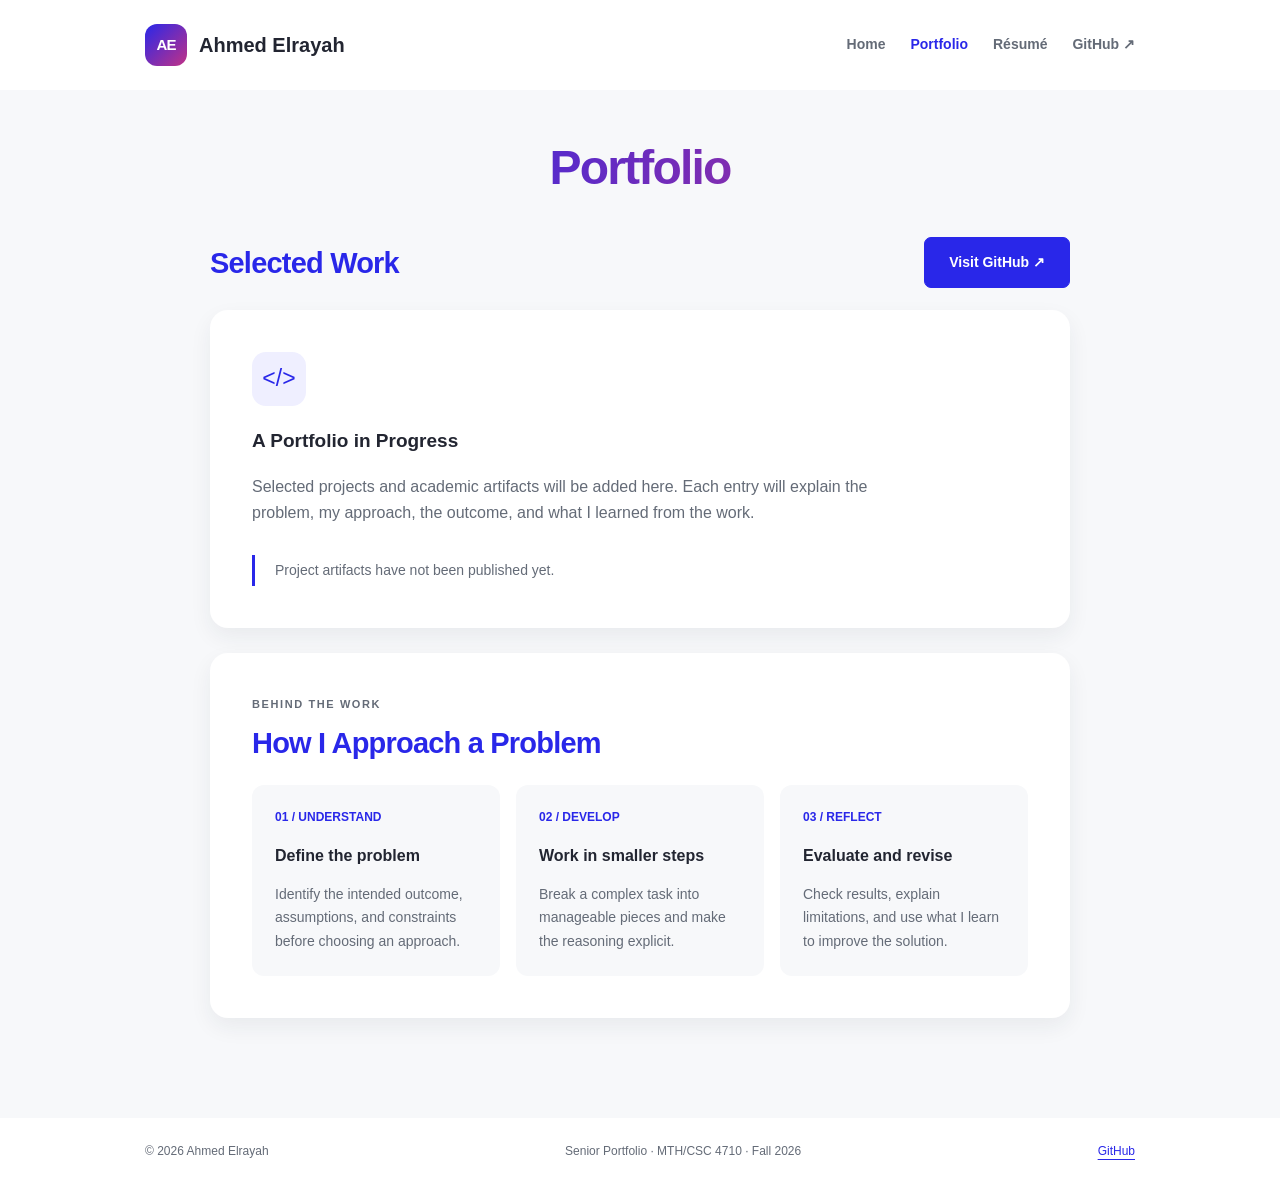
==== projects.html @ 29a92082 "Publish senior portfolio website" ====
<!doctype html>
<html lang="en"><head><meta charset="utf-8"><meta name="viewport" content="width=device-width, initial-scale=1"><meta name="description" content="Ahmed Elrayah’s senior portfolio: computer science, a minor in BSA, and a developing approach to practical problem solving."><meta name="theme-color" content="#2927e9"><title>Portfolio | Ahmed Elrayah</title><link rel="stylesheet" href="styles.css"><script src="site.js" defer></script></head>
<body><a class="skip" href="#main">Skip to content</a><header><nav class="nav" aria-label="Main navigation"><a class="brand" href="index.html"><span class="monogram" aria-hidden="true">AE</span><span>Ahmed Elrayah</span></a><button class="menu-toggle" aria-label="Toggle navigation" aria-controls="navigation" aria-expanded="false">☰</button><div class="navlinks" id="navigation"><a href="index.html">Home</a><a href="projects.html" aria-current="page">Portfolio</a><a href="resume.html">Résumé</a><a href="https://github.com/AhmedElrayah">GitHub ↗</a></div></nav></header><main id="main"><h1 class="page-title gradient">Portfolio</h1><div class="section-top"><h2>Selected Work</h2><a class="button" href="https://github.com/AhmedElrayah">Visit GitHub ↗</a></div><section class="card" aria-labelledby="work-title"><div class="empty-icon" aria-hidden="true">&lt;/&gt;</div><h3 id="work-title">A Portfolio in Progress</h3><p class="muted project-note">Selected projects and academic artifacts will be added here. Each entry will explain the problem, my approach, the outcome, and what I learned from the work.</p><p class="notice">Project artifacts have not been published yet.</p></section><section class="card" aria-labelledby="approach-title"><div class="section-label">Behind the work</div><h2 id="approach-title">How I Approach a Problem</h2><div class="focus-grid"><div class="focus-item"><span class="index">01 / UNDERSTAND</span><h3>Define the problem</h3><p>Identify the intended outcome, assumptions, and constraints before choosing an approach.</p></div><div class="focus-item"><span class="index">02 / DEVELOP</span><h3>Work in smaller steps</h3><p>Break a complex task into manageable pieces and make the reasoning explicit.</p></div><div class="focus-item"><span class="index">03 / REFLECT</span><h3>Evaluate and revise</h3><p>Check results, explain limitations, and use what I learn to improve the solution.</p></div></div></section></main><footer><div class="footer-inner"><span>© 2026 Ahmed Elrayah</span><span>Senior Portfolio · MTH/CSC 4710 · Fall 2026</span><a href="https://github.com/AhmedElrayah">GitHub</a></div></footer></body></html>
---- styles.css ----
:root{--blue:#2927e9;--purple:#8b32b5;--pink:#c13286;--ink:#222531;--muted:#646b77;--paper:#f7f8fa;--white:#fff;--line:#e3e5ec}*{box-sizing:border-box}html{scroll-behavior:smooth;scroll-padding-top:25px}body{margin:0;color:var(--ink);background:var(--paper);font-family:Arial,Helvetica,sans-serif;font-size:16px;line-height:1.65}a{color:var(--blue);text-underline-offset:4px}a:hover{color:var(--purple)}a:focus-visible,button:focus-visible{outline:3px solid var(--pink);outline-offset:5px}.skip{position:absolute;left:12px;top:-80px;background:white;padding:10px;z-index:10}.skip:focus{top:12px}header{background:white}.nav{max-width:1050px;padding:24px 30px;margin:auto;display:flex;align-items:center;justify-content:space-between;gap:20px}.brand{text-decoration:none;font-weight:800;font-size:20px;display:flex;align-items:center;gap:12px;color:var(--ink)}.monogram{display:grid;place-items:center;width:42px;height:42px;border-radius:12px;background:linear-gradient(135deg,var(--blue),var(--pink));color:white;font-size:15px;letter-spacing:-1px}.navlinks{display:flex;gap:25px;align-items:center}.navlinks a{text-decoration:none;font-size:14px;font-weight:700;color:var(--muted)}.navlinks a[aria-current=page],.navlinks a:hover{color:var(--blue)}.menu-toggle{display:none;border:1px solid var(--line);border-radius:7px;background:white;padding:7px 12px;font:inherit;color:var(--ink)}main{max-width:920px;margin:auto;padding:50px 30px 75px}.gradient{background:linear-gradient(100deg,var(--blue) 15%,var(--pink) 95%);color:var(--purple);-webkit-background-clip:text;background-clip:text;-webkit-text-fill-color:transparent}h1,h2,h3,p{margin-top:0}h1{font-size:48px;line-height:1.15;letter-spacing:-1.8px;margin-bottom:18px}h2{font-size:29px;line-height:1.25;letter-spacing:-.8px;color:var(--blue)}h3{font-size:19px;line-height:1.4}.page-title{text-align:center;margin:0 0 42px}.intro{text-align:center;padding:24px 0 52px;max-width:730px;margin:auto}.badge{display:inline-block;background:linear-gradient(100deg,var(--blue),var(--pink));color:white;border-radius:6px;padding:4px 12px;font-size:11px;letter-spacing:1.3px;font-weight:bold;text-transform:uppercase;margin-bottom:25px}.intro .eyebrow{font-size:21px;color:var(--muted);margin-bottom:10px}.intro h1{font-size:60px}.intro .summary{max-width:580px;margin:20px auto 27px;font-size:19px;color:var(--muted)}.actions{display:flex;justify-content:center;gap:14px;flex-wrap:wrap}.button{display:inline-flex;justify-content:center;align-items:center;gap:10px;border:1px solid var(--blue);background:var(--blue);color:white;text-decoration:none;border-radius:7px;padding:13px 24px;font-size:14px;font-weight:700}.button:hover{background:#2220c6;color:white}.button.secondary{background:transparent;border-color:#444956;color:var(--ink)}.button.secondary:hover{background:#eceef5}.card{background:white;border-radius:18px;padding:42px;margin-bottom:25px;box-shadow:0 9px 22px #202c4211}.section-label{font-size:11px;font-weight:bold;text-transform:uppercase;letter-spacing:1.6px;color:var(--muted);margin-bottom:12px}.statement p{line-height:1.85;margin-bottom:20px}.statement p:last-child{margin-bottom:0}.section-top{display:flex;align-items:center;justify-content:space-between;gap:18px;margin:15px 0 22px}.section-top h2{margin:0}.muted{color:var(--muted)}.focus-grid{display:grid;grid-template-columns:repeat(3,1fr);gap:16px}.focus-item{background:#f7f8fa;padding:23px;border-radius:12px}.focus-item p{font-size:14px;margin:0;color:var(--muted)}.focus-item h3{font-size:16px}.index{color:var(--blue);font-size:12px;font-weight:bold;display:block;margin-bottom:17px}.resume-row{display:grid;grid-template-columns:230px 1fr;gap:32px;align-items:center}.inset{background:var(--paper);border-radius:14px;padding:26px;text-align:center}.inset strong{display:block;color:var(--blue);margin-bottom:8px}.inset span{display:block;font-size:14px}.resume-row p{margin:0}.pills{display:flex;flex-wrap:wrap;gap:10px}.pill{background:var(--paper);border-radius:9px;padding:10px 16px;font-size:14px}.notice{border-left:3px solid var(--blue);padding:4px 0 4px 20px;margin:28px 0 0;font-size:14px;color:var(--muted)}footer{background:white;padding:24px 30px}.footer-inner{max-width:990px;margin:auto;display:flex;justify-content:space-between;gap:15px;color:var(--muted);font-size:12px}.empty-icon{width:54px;height:54px;display:grid;place-items:center;background:#efefff;color:var(--blue);border-radius:14px;font-size:23px;margin-bottom:22px}.project-note{max-width:620px}.print-button{border:0;cursor:pointer;font-family:inherit}body.print-statement header,body.print-statement footer{display:none}@media(max-width:700px){.nav{padding:18px 22px;flex-wrap:wrap}.menu-toggle{display:block}.navlinks{display:none;width:100%;flex-direction:column;align-items:flex-start;gap:16px;padding:12px 0}.navlinks.open{display:flex}main{padding:36px 22px 50px}.intro{padding:10px 0 36px}.intro h1{font-size:43px}h1{font-size:39px}.intro .summary{font-size:17px}.card{padding:27px;border-radius:15px}.focus-grid{grid-template-columns:1fr}.resume-row{grid-template-columns:1fr;gap:22px}.section-top{align-items:flex-start;flex-direction:column}h2{font-size:25px}.footer-inner{flex-direction:column;gap:7px}}@media(prefers-reduced-motion:reduce){html{scroll-behavior:auto}}@media print{header,footer,.intro,.no-print,.section-top .button{display:none!important}body{background:white;font-size:11pt;color:black}main{max-width:none;padding:0}.card{padding:0;box-shadow:none;border-radius:0;margin-bottom:22px}.gradient{-webkit-text-fill-color:black;background:none;color:black}.statement h2{color:black}body.print-statement main>*:not(.statement){display:none}h1{font-size:26pt}.statement p{line-height:1.5}a{color:black}.resume-row{break-inside:avoid}@page{margin:.7in}}
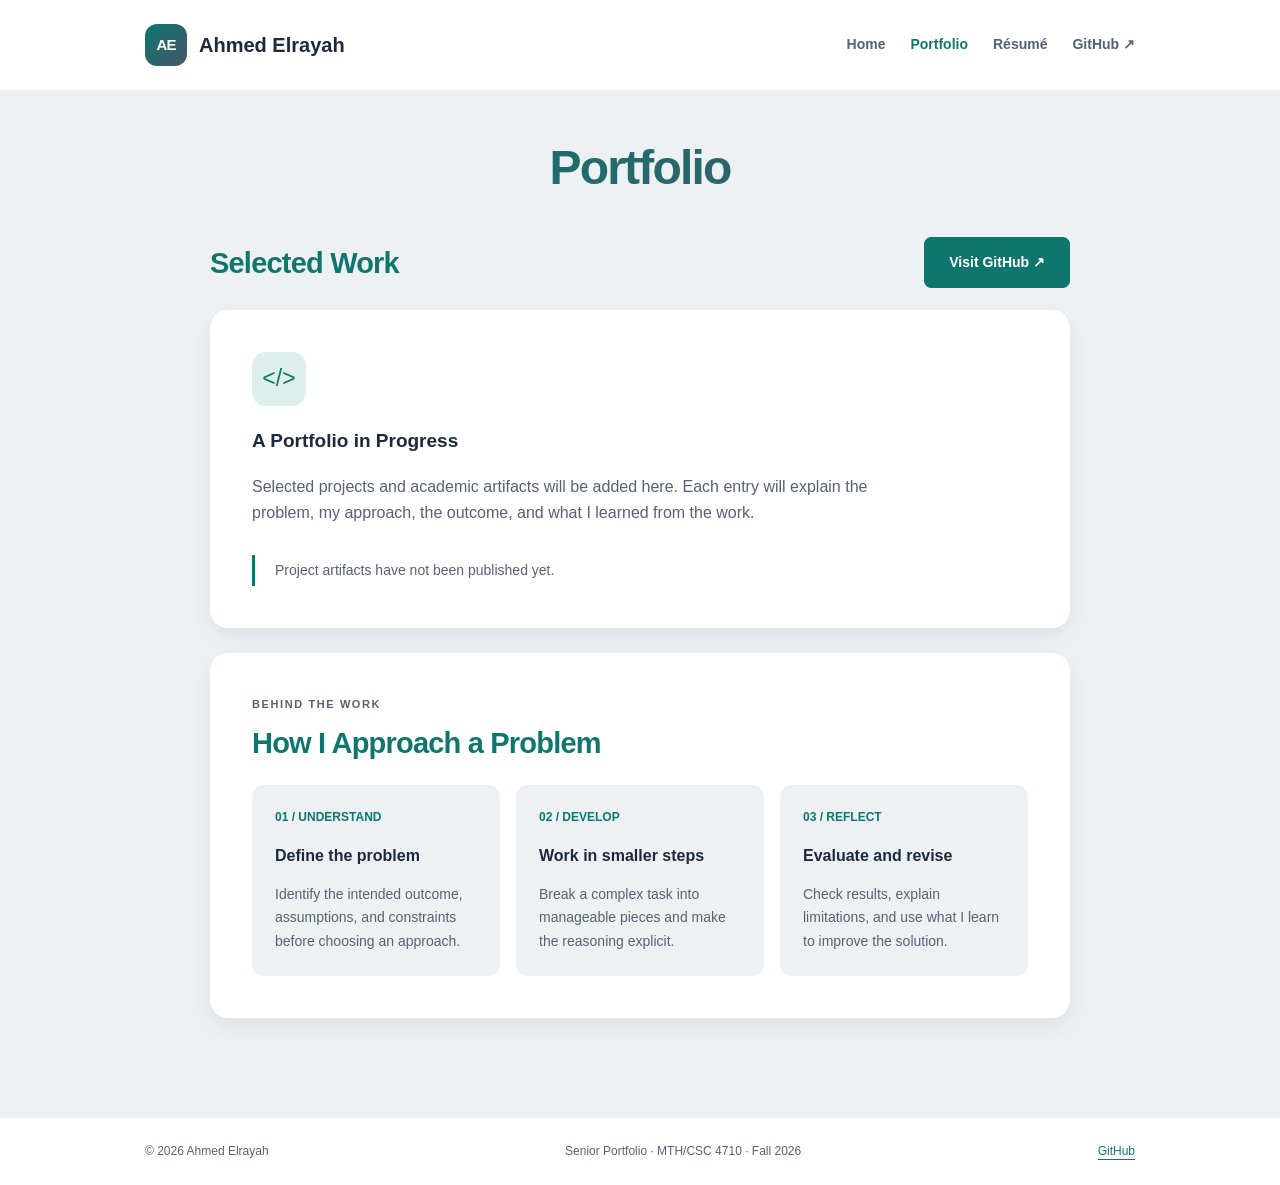
==== commit ddba3a2e: "Update portfolio to slate-gray and teal colorway" ====
--- a/projects.html
+++ b/projects.html
@@ -1,3 +1,3 @@
 <!doctype html>
-<html lang="en"><head><meta charset="utf-8"><meta name="viewport" content="width=device-width, initial-scale=1"><meta name="description" content="Ahmed Elrayah’s senior portfolio: computer science, a minor in BSA, and a developing approach to practical problem solving."><meta name="theme-color" content="#2927e9"><title>Portfolio | Ahmed Elrayah</title><link rel="stylesheet" href="styles.css"><script src="site.js" defer></script></head>
+<html lang="en"><head><meta charset="utf-8"><meta name="viewport" content="width=device-width, initial-scale=1"><meta name="description" content="Ahmed Elrayah’s senior portfolio: computer science, a minor in BSA, and a developing approach to practical problem solving."><meta name="theme-color" content="#0f766e"><title>Portfolio | Ahmed Elrayah</title><link rel="stylesheet" href="styles.css"><script src="site.js" defer></script></head>
 <body><a class="skip" href="#main">Skip to content</a><header><nav class="nav" aria-label="Main navigation"><a class="brand" href="index.html"><span class="monogram" aria-hidden="true">AE</span><span>Ahmed Elrayah</span></a><button class="menu-toggle" aria-label="Toggle navigation" aria-controls="navigation" aria-expanded="false">☰</button><div class="navlinks" id="navigation"><a href="index.html">Home</a><a href="projects.html" aria-current="page">Portfolio</a><a href="resume.html">Résumé</a><a href="https://github.com/AhmedElrayah">GitHub ↗</a></div></nav></header><main id="main"><h1 class="page-title gradient">Portfolio</h1><div class="section-top"><h2>Selected Work</h2><a class="button" href="https://github.com/AhmedElrayah">Visit GitHub ↗</a></div><section class="card" aria-labelledby="work-title"><div class="empty-icon" aria-hidden="true">&lt;/&gt;</div><h3 id="work-title">A Portfolio in Progress</h3><p class="muted project-note">Selected projects and academic artifacts will be added here. Each entry will explain the problem, my approach, the outcome, and what I learned from the work.</p><p class="notice">Project artifacts have not been published yet.</p></section><section class="card" aria-labelledby="approach-title"><div class="section-label">Behind the work</div><h2 id="approach-title">How I Approach a Problem</h2><div class="focus-grid"><div class="focus-item"><span class="index">01 / UNDERSTAND</span><h3>Define the problem</h3><p>Identify the intended outcome, assumptions, and constraints before choosing an approach.</p></div><div class="focus-item"><span class="index">02 / DEVELOP</span><h3>Work in smaller steps</h3><p>Break a complex task into manageable pieces and make the reasoning explicit.</p></div><div class="focus-item"><span class="index">03 / REFLECT</span><h3>Evaluate and revise</h3><p>Check results, explain limitations, and use what I learn to improve the solution.</p></div></div></section></main><footer><div class="footer-inner"><span>© 2026 Ahmed Elrayah</span><span>Senior Portfolio · MTH/CSC 4710 · Fall 2026</span><a href="https://github.com/AhmedElrayah">GitHub</a></div></footer></body></html>
--- a/styles.css
+++ b/styles.css
@@ -1 +1 @@
-:root{--blue:#2927e9;--purple:#8b32b5;--pink:#c13286;--ink:#222531;--muted:#646b77;--paper:#f7f8fa;--white:#fff;--line:#e3e5ec}*{box-sizing:border-box}html{scroll-behavior:smooth;scroll-padding-top:25px}body{margin:0;color:var(--ink);background:var(--paper);font-family:Arial,Helvetica,sans-serif;font-size:16px;line-height:1.65}a{color:var(--blue);text-underline-offset:4px}a:hover{color:var(--purple)}a:focus-visible,button:focus-visible{outline:3px solid var(--pink);outline-offset:5px}.skip{position:absolute;left:12px;top:-80px;background:white;padding:10px;z-index:10}.skip:focus{top:12px}header{background:white}.nav{max-width:1050px;padding:24px 30px;margin:auto;display:flex;align-items:center;justify-content:space-between;gap:20px}.brand{text-decoration:none;font-weight:800;font-size:20px;display:flex;align-items:center;gap:12px;color:var(--ink)}.monogram{display:grid;place-items:center;width:42px;height:42px;border-radius:12px;background:linear-gradient(135deg,var(--blue),var(--pink));color:white;font-size:15px;letter-spacing:-1px}.navlinks{display:flex;gap:25px;align-items:center}.navlinks a{text-decoration:none;font-size:14px;font-weight:700;color:var(--muted)}.navlinks a[aria-current=page],.navlinks a:hover{color:var(--blue)}.menu-toggle{display:none;border:1px solid var(--line);border-radius:7px;background:white;padding:7px 12px;font:inherit;color:var(--ink)}main{max-width:920px;margin:auto;padding:50px 30px 75px}.gradient{background:linear-gradient(100deg,var(--blue) 15%,var(--pink) 95%);color:var(--purple);-webkit-background-clip:text;background-clip:text;-webkit-text-fill-color:transparent}h1,h2,h3,p{margin-top:0}h1{font-size:48px;line-height:1.15;letter-spacing:-1.8px;margin-bottom:18px}h2{font-size:29px;line-height:1.25;letter-spacing:-.8px;color:var(--blue)}h3{font-size:19px;line-height:1.4}.page-title{text-align:center;margin:0 0 42px}.intro{text-align:center;padding:24px 0 52px;max-width:730px;margin:auto}.badge{display:inline-block;background:linear-gradient(100deg,var(--blue),var(--pink));color:white;border-radius:6px;padding:4px 12px;font-size:11px;letter-spacing:1.3px;font-weight:bold;text-transform:uppercase;margin-bottom:25px}.intro .eyebrow{font-size:21px;color:var(--muted);margin-bottom:10px}.intro h1{font-size:60px}.intro .summary{max-width:580px;margin:20px auto 27px;font-size:19px;color:var(--muted)}.actions{display:flex;justify-content:center;gap:14px;flex-wrap:wrap}.button{display:inline-flex;justify-content:center;align-items:center;gap:10px;border:1px solid var(--blue);background:var(--blue);color:white;text-decoration:none;border-radius:7px;padding:13px 24px;font-size:14px;font-weight:700}.button:hover{background:#2220c6;color:white}.button.secondary{background:transparent;border-color:#444956;color:var(--ink)}.button.secondary:hover{background:#eceef5}.card{background:white;border-radius:18px;padding:42px;margin-bottom:25px;box-shadow:0 9px 22px #202c4211}.section-label{font-size:11px;font-weight:bold;text-transform:uppercase;letter-spacing:1.6px;color:var(--muted);margin-bottom:12px}.statement p{line-height:1.85;margin-bottom:20px}.statement p:last-child{margin-bottom:0}.section-top{display:flex;align-items:center;justify-content:space-between;gap:18px;margin:15px 0 22px}.section-top h2{margin:0}.muted{color:var(--muted)}.focus-grid{display:grid;grid-template-columns:repeat(3,1fr);gap:16px}.focus-item{background:#f7f8fa;padding:23px;border-radius:12px}.focus-item p{font-size:14px;margin:0;color:var(--muted)}.focus-item h3{font-size:16px}.index{color:var(--blue);font-size:12px;font-weight:bold;display:block;margin-bottom:17px}.resume-row{display:grid;grid-template-columns:230px 1fr;gap:32px;align-items:center}.inset{background:var(--paper);border-radius:14px;padding:26px;text-align:center}.inset strong{display:block;color:var(--blue);margin-bottom:8px}.inset span{display:block;font-size:14px}.resume-row p{margin:0}.pills{display:flex;flex-wrap:wrap;gap:10px}.pill{background:var(--paper);border-radius:9px;padding:10px 16px;font-size:14px}.notice{border-left:3px solid var(--blue);padding:4px 0 4px 20px;margin:28px 0 0;font-size:14px;color:var(--muted)}footer{background:white;padding:24px 30px}.footer-inner{max-width:990px;margin:auto;display:flex;justify-content:space-between;gap:15px;color:var(--muted);font-size:12px}.empty-icon{width:54px;height:54px;display:grid;place-items:center;background:#efefff;color:var(--blue);border-radius:14px;font-size:23px;margin-bottom:22px}.project-note{max-width:620px}.print-button{border:0;cursor:pointer;font-family:inherit}body.print-statement header,body.print-statement footer{display:none}@media(max-width:700px){.nav{padding:18px 22px;flex-wrap:wrap}.menu-toggle{display:block}.navlinks{display:none;width:100%;flex-direction:column;align-items:flex-start;gap:16px;padding:12px 0}.navlinks.open{display:flex}main{padding:36px 22px 50px}.intro{padding:10px 0 36px}.intro h1{font-size:43px}h1{font-size:39px}.intro .summary{font-size:17px}.card{padding:27px;border-radius:15px}.focus-grid{grid-template-columns:1fr}.resume-row{grid-template-columns:1fr;gap:22px}.section-top{align-items:flex-start;flex-direction:column}h2{font-size:25px}.footer-inner{flex-direction:column;gap:7px}}@media(prefers-reduced-motion:reduce){html{scroll-behavior:auto}}@media print{header,footer,.intro,.no-print,.section-top .button{display:none!important}body{background:white;font-size:11pt;color:black}main{max-width:none;padding:0}.card{padding:0;box-shadow:none;border-radius:0;margin-bottom:22px}.gradient{-webkit-text-fill-color:black;background:none;color:black}.statement h2{color:black}body.print-statement main>*:not(.statement){display:none}h1{font-size:26pt}.statement p{line-height:1.5}a{color:black}.resume-row{break-inside:avoid}@page{margin:.7in}}
+:root{--accent:#0f766e;--accent-hover:#115e59;--gradient-end:#475569;--ink:#1e293b;--muted:#566273;--paper:#eef1f4;--white:#fff;--line:#d5dce3}*{box-sizing:border-box}html{scroll-behavior:smooth;scroll-padding-top:25px}body{margin:0;color:var(--ink);background:var(--paper);font-family:Arial,Helvetica,sans-serif;font-size:16px;line-height:1.65}a{color:var(--accent);text-underline-offset:4px}a:hover{color:var(--accent-hover)}a:focus-visible,button:focus-visible{outline:3px solid var(--gradient-end);outline-offset:5px}.skip{position:absolute;left:12px;top:-80px;background:white;padding:10px;z-index:10}.skip:focus{top:12px}header{background:white}.nav{max-width:1050px;padding:24px 30px;margin:auto;display:flex;align-items:center;justify-content:space-between;gap:20px}.brand{text-decoration:none;font-weight:800;font-size:20px;display:flex;align-items:center;gap:12px;color:var(--ink)}.monogram{display:grid;place-items:center;width:42px;height:42px;border-radius:12px;background:linear-gradient(135deg,var(--accent),var(--gradient-end));color:white;font-size:15px;letter-spacing:-1px}.navlinks{display:flex;gap:25px;align-items:center}.navlinks a{text-decoration:none;font-size:14px;font-weight:700;color:var(--muted)}.navlinks a[aria-current=page],.navlinks a:hover{color:var(--accent)}.menu-toggle{display:none;border:1px solid var(--line);border-radius:7px;background:white;padding:7px 12px;font:inherit;color:var(--ink)}main{max-width:920px;margin:auto;padding:50px 30px 75px}.gradient{background:linear-gradient(100deg,var(--accent) 15%,var(--gradient-end) 95%);color:var(--accent-hover);-webkit-background-clip:text;background-clip:text;-webkit-text-fill-color:transparent}h1,h2,h3,p{margin-top:0}h1{font-size:48px;line-height:1.15;letter-spacing:-1.8px;margin-bottom:18px}h2{font-size:29px;line-height:1.25;letter-spacing:-.8px;color:var(--accent)}h3{font-size:19px;line-height:1.4}.page-title{text-align:center;margin:0 0 42px}.intro{text-align:center;padding:24px 0 52px;max-width:730px;margin:auto}.badge{display:inline-block;background:linear-gradient(100deg,var(--accent),var(--gradient-end));color:white;border-radius:6px;padding:4px 12px;font-size:11px;letter-spacing:1.3px;font-weight:bold;text-transform:uppercase;margin-bottom:25px}.intro .eyebrow{font-size:21px;color:var(--muted);margin-bottom:10px}.intro h1{font-size:60px}.intro .summary{max-width:580px;margin:20px auto 27px;font-size:19px;color:var(--muted)}.actions{display:flex;justify-content:center;gap:14px;flex-wrap:wrap}.button{display:inline-flex;justify-content:center;align-items:center;gap:10px;border:1px solid var(--accent);background:var(--accent);color:white;text-decoration:none;border-radius:7px;padding:13px 24px;font-size:14px;font-weight:700}.button:hover{background:#115e59;color:white}.button.secondary{background:transparent;border-color:#475569;color:var(--ink)}.button.secondary:hover{background:#e2e8ed}.card{background:white;border-radius:18px;padding:42px;margin-bottom:25px;box-shadow:0 9px 22px #1e293b14}.section-label{font-size:11px;font-weight:bold;text-transform:uppercase;letter-spacing:1.6px;color:var(--muted);margin-bottom:12px}.statement p{line-height:1.85;margin-bottom:20px}.statement p:last-child{margin-bottom:0}.section-top{display:flex;align-items:center;justify-content:space-between;gap:18px;margin:15px 0 22px}.section-top h2{margin:0}.muted{color:var(--muted)}.focus-grid{display:grid;grid-template-columns:repeat(3,1fr);gap:16px}.focus-item{background:#eef1f4;padding:23px;border-radius:12px}.focus-item p{font-size:14px;margin:0;color:var(--muted)}.focus-item h3{font-size:16px}.index{color:var(--accent);font-size:12px;font-weight:bold;display:block;margin-bottom:17px}.resume-row{display:grid;grid-template-columns:230px 1fr;gap:32px;align-items:center}.inset{background:var(--paper);border-radius:14px;padding:26px;text-align:center}.inset strong{display:block;color:var(--accent);margin-bottom:8px}.inset span{display:block;font-size:14px}.resume-row p{margin:0}.pills{display:flex;flex-wrap:wrap;gap:10px}.pill{background:var(--paper);border-radius:9px;padding:10px 16px;font-size:14px}.notice{border-left:3px solid var(--accent);padding:4px 0 4px 20px;margin:28px 0 0;font-size:14px;color:var(--muted)}footer{background:white;padding:24px 30px}.footer-inner{max-width:990px;margin:auto;display:flex;justify-content:space-between;gap:15px;color:var(--muted);font-size:12px}.empty-icon{width:54px;height:54px;display:grid;place-items:center;background:#dcefeb;color:var(--accent);border-radius:14px;font-size:23px;margin-bottom:22px}.project-note{max-width:620px}.print-button{border:0;cursor:pointer;font-family:inherit}body.print-statement header,body.print-statement footer{display:none}@media(max-width:700px){.nav{padding:18px 22px;flex-wrap:wrap}.menu-toggle{display:block}.navlinks{display:none;width:100%;flex-direction:column;align-items:flex-start;gap:16px;padding:12px 0}.navlinks.open{display:flex}main{padding:36px 22px 50px}.intro{padding:10px 0 36px}.intro h1{font-size:43px}h1{font-size:39px}.intro .summary{font-size:17px}.card{padding:27px;border-radius:15px}.focus-grid{grid-template-columns:1fr}.resume-row{grid-template-columns:1fr;gap:22px}.section-top{align-items:flex-start;flex-direction:column}h2{font-size:25px}.footer-inner{flex-direction:column;gap:7px}}@media(prefers-reduced-motion:reduce){html{scroll-behavior:auto}}@media print{header,footer,.intro,.no-print,.section-top .button{display:none!important}body{background:white;font-size:11pt;color:black}main{max-width:none;padding:0}.card{padding:0;box-shadow:none;border-radius:0;margin-bottom:22px}.gradient{-webkit-text-fill-color:black;background:none;color:black}.statement h2{color:black}body.print-statement main>*:not(.statement){display:none}h1{font-size:26pt}.statement p{line-height:1.5}a{color:black}.resume-row{break-inside:avoid}@page{margin:.7in}}
